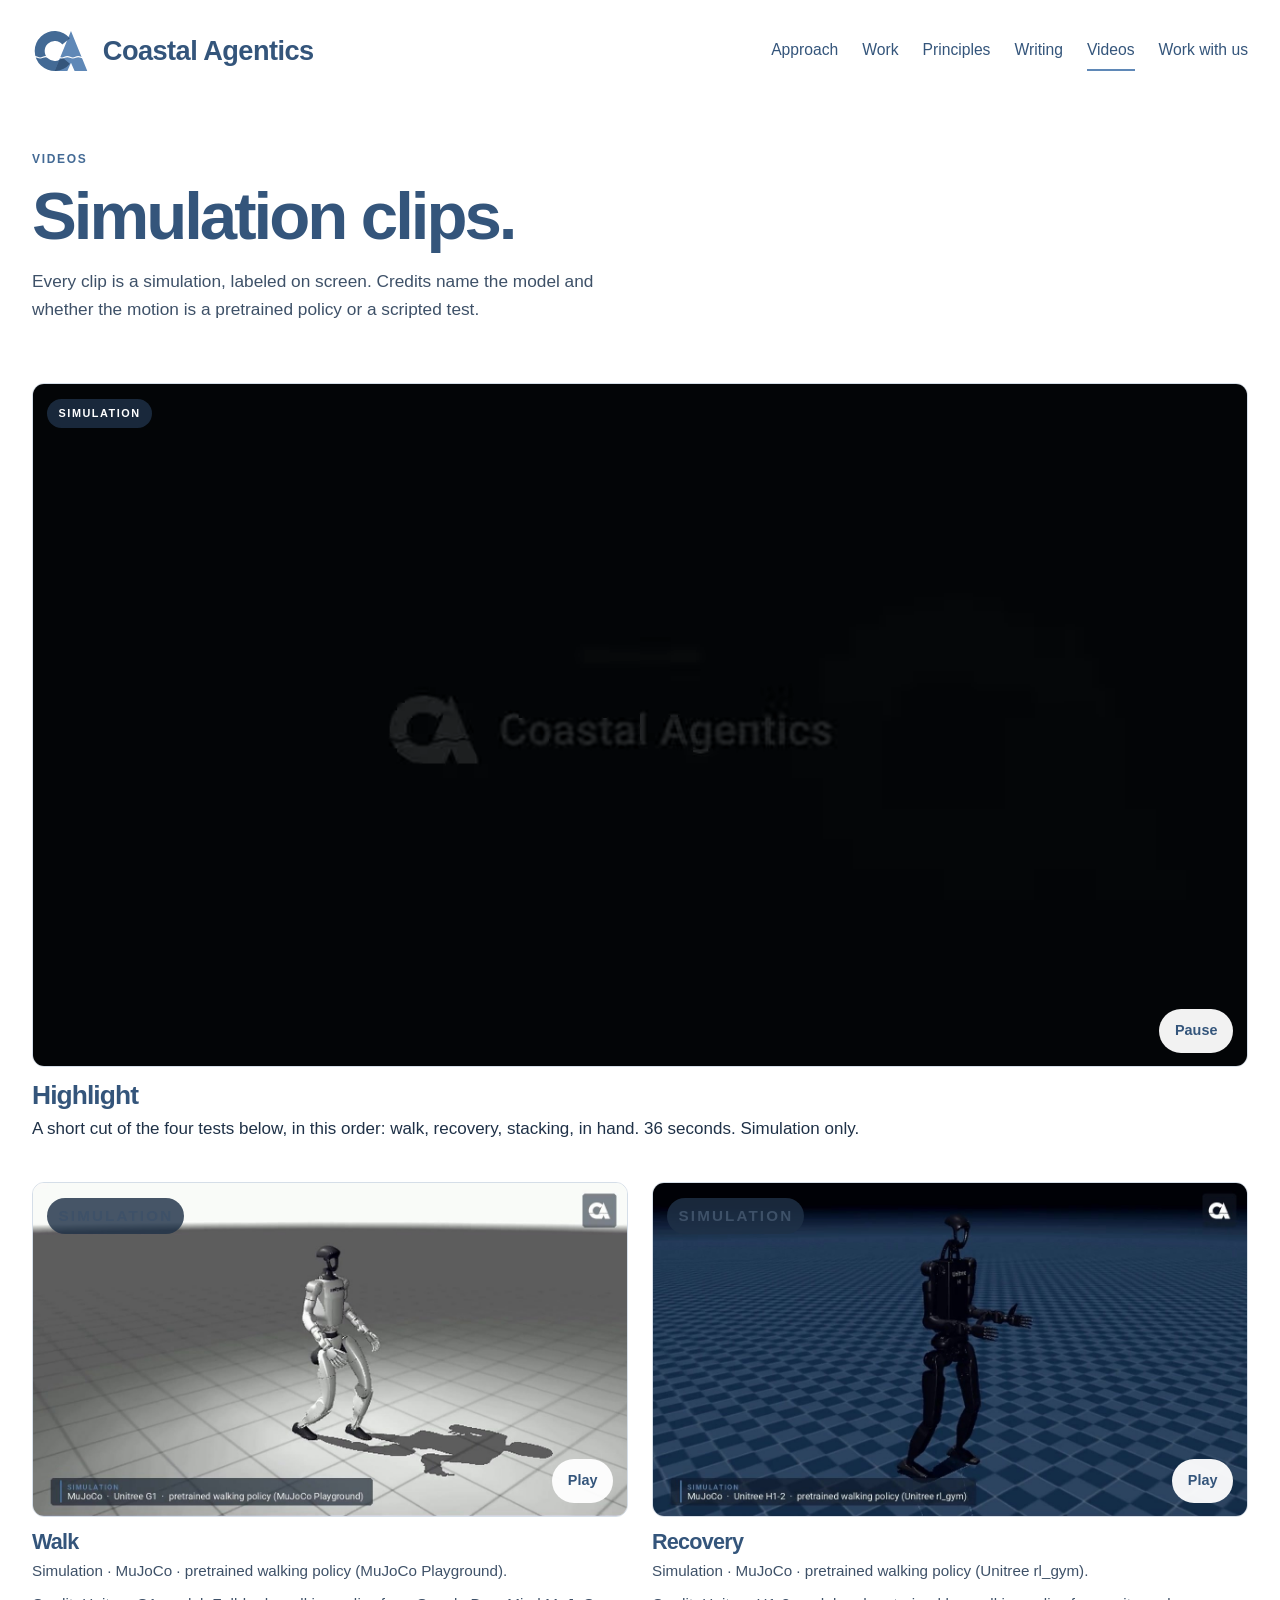
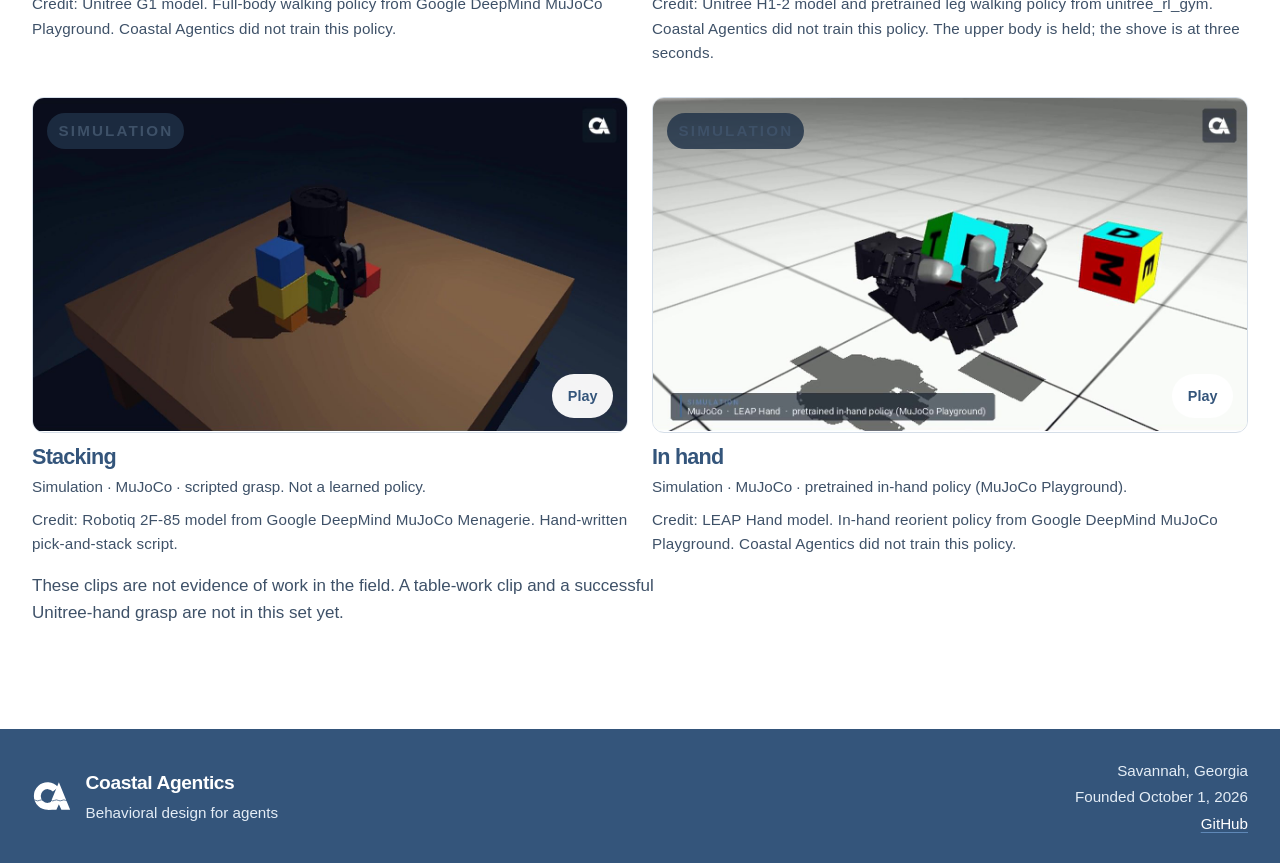
==== videos/index.html @ 49b895ba "Add Writing, Proof of Work #1, and Videos pages Publish the Proof of Work series, RSS feeds, and bra" ====
<!doctype html>
<html lang="en">
<head>
  <meta charset="utf-8">
  <meta name="viewport" content="width=device-width, initial-scale=1">
  <title>Videos · Coastal Agentics</title>
  <meta name="description" content="Simulation clips from Coastal Agentics. Every clip is labeled as a simulation.">
  <link rel="icon" href="../favicon.svg" type="image/svg+xml">
  <meta name="theme-color" content="#FFFFFF">
  <meta name="color-scheme" content="light">
  <link rel="canonical" href="https://coastal-agentics.github.io/videos/">
  <meta property="og:type" content="website">
  <meta property="og:site_name" content="Coastal Agentics">
  <meta property="og:title" content="Videos · Coastal Agentics">
  <meta property="og:description" content="Simulation clips from Coastal Agentics. Every clip is labeled as a simulation.">
  <meta property="og:url" content="https://coastal-agentics.github.io/videos/">
  <meta property="og:image" content="https://coastal-agentics.github.io/og-image.png">
  <meta name="twitter:card" content="summary_large_image">
  <meta name="twitter:title" content="Videos · Coastal Agentics">
  <meta name="twitter:description" content="Simulation clips from Coastal Agentics. Every clip is labeled as a simulation.">
  <link rel="stylesheet" href="../style.css">
  <script src="../home.js" defer></script>
</head>
<body>
  <a class="skip" href="#main">Skip to content</a>
  <header class="site-header wrap">
    <a class="brand" href="../" aria-label="Coastal Agentics home">
      <img src="../logo.svg" alt="" aria-hidden="true" width="64" height="64">
      <span class="brand-name">Coastal Agentics</span>
    </a>
    <nav aria-label="Primary">
      <a href="../#approach">Approach</a>
      <a href="../#work">Work</a>
      <a href="../#principles">Principles</a>
      <a href="../writing/">Writing</a>
      <a href="../videos/" aria-current="page">Videos</a>
      <a href="../#work-with-us">Work with us</a>
    </nav>
  </header>
  <main id="main">
    <section class="page-hero wrap">
      <p class="section-kicker">Videos</p>
      <h1>Simulation clips.</h1>
      <p class="page-lede">Every clip is a simulation, labeled on screen. Credits name the model and whether the motion is a pretrained policy or a scripted test.</p>
    </section>
    <section class="section wrap" style="padding-top: 1.25rem;">
      <figure class="sizzle">
        <div class="film-frame">
          <video
            data-coastal-video
            muted
            playsinline
            preload="none"
            poster="../media/sim/coastal-sim-sizzle.jpg"
            controls
            aria-label="Simulation. Highlight reel of four tests. Not field work.">
            <source src="../media/sim/coastal-sim-sizzle.webm" type="video/webm">
            <source src="../media/sim/coastal-sim-sizzle.mp4" type="video/mp4">
            Simulation. Highlight reel of four tests. Not field work.
          </video>
          <p class="film-badge" aria-hidden="true">Simulation</p>
          <button class="video-toggle" type="button"><span data-label>Play</span></button>
        </div>
        <h2>Highlight</h2>
        <p>A short cut of the four tests below, in this order: walk, recovery, stacking, in hand. 36 seconds. Simulation only.</p>
      </figure>
      <div class="clip-grid">
        <figure class="clip">
        <div class="film-frame">
          <video
            data-coastal-video
            muted
            playsinline
            preload="none"
            poster="../media/sim/g1-walk.jpg"
            controls
            aria-label="Simulation. Pretrained walking policy.">
            <source src="../media/sim/g1-walk.webm" type="video/webm">
            <source src="../media/sim/g1-walk.mp4" type="video/mp4">
            Simulation. Pretrained walking policy.
          </video>
          <p class="film-badge" aria-hidden="true">Simulation</p>
          <button class="video-toggle" type="button"><span data-label>Play</span></button>
        </div>
          <h2>Walk</h2>
          <p>Simulation · MuJoCo · pretrained walking policy (MuJoCo Playground).</p>
          <p class="credit">Credit: Unitree G1 model. Full-body walking policy from Google DeepMind MuJoCo Playground. Coastal Agentics did not train this policy.</p>
        </figure>
        <figure class="clip">
        <div class="film-frame">
          <video
            data-coastal-video
            muted
            playsinline
            preload="none"
            poster="../media/sim/h1-2-push.jpg"
            controls
            aria-label="Simulation. Pretrained walking policy, recovery after a shove.">
            <source src="../media/sim/h1-2-push.webm" type="video/webm">
            <source src="../media/sim/h1-2-push.mp4" type="video/mp4">
            Simulation. Pretrained walking policy, recovery after a shove.
          </video>
          <p class="film-badge" aria-hidden="true">Simulation</p>
          <button class="video-toggle" type="button"><span data-label>Play</span></button>
        </div>
          <h2>Recovery</h2>
          <p>Simulation · MuJoCo · pretrained walking policy (Unitree rl_gym).</p>
          <p class="credit">Credit: Unitree H1-2 model and pretrained leg walking policy from unitree_rl_gym. Coastal Agentics did not train this policy. The upper body is held; the shove is at three seconds.</p>
        </figure>
        <figure class="clip">
        <div class="film-frame">
          <video
            data-coastal-video
            muted
            playsinline
            preload="none"
            poster="../media/sim/robotiq-stack.jpg"
            controls
            aria-label="Simulation. Scripted grasp and stack, not a learned policy.">
            <source src="../media/sim/robotiq-stack.webm" type="video/webm">
            <source src="../media/sim/robotiq-stack.mp4" type="video/mp4">
            Simulation. Scripted grasp and stack, not a learned policy.
          </video>
          <p class="film-badge" aria-hidden="true">Simulation</p>
          <button class="video-toggle" type="button"><span data-label>Play</span></button>
        </div>
          <h2>Stacking</h2>
          <p>Simulation · MuJoCo · scripted grasp. Not a learned policy.</p>
          <p class="credit">Credit: Robotiq 2F-85 model from Google DeepMind MuJoCo Menagerie. Hand-written pick-and-stack script.</p>
        </figure>
        <figure class="clip">
        <div class="film-frame">
          <video
            data-coastal-video
            muted
            playsinline
            preload="none"
            poster="../media/sim/leap-reorient.jpg"
            controls
            aria-label="Simulation. Pretrained in-hand policy.">
            <source src="../media/sim/leap-reorient.webm" type="video/webm">
            <source src="../media/sim/leap-reorient.mp4" type="video/mp4">
            Simulation. Pretrained in-hand policy.
          </video>
          <p class="film-badge" aria-hidden="true">Simulation</p>
          <button class="video-toggle" type="button"><span data-label>Play</span></button>
        </div>
          <h2>In hand</h2>
          <p>Simulation · MuJoCo · pretrained in-hand policy (MuJoCo Playground).</p>
          <p class="credit">Credit: LEAP Hand model. In-hand reorient policy from Google DeepMind MuJoCo Playground. Coastal Agentics did not train this policy.</p>
        </figure>
      </div>
      <p class="note">These clips are not evidence of work in the field. A table-work clip and a successful Unitree-hand grasp are not in this set yet.</p>
    </section>
  </main>
  <footer class="site-footer">
    <div class="wrap footer-inner">
      <div class="footer-brand">
        <img src="../logo.svg" alt="" aria-hidden="true" width="40" height="40">
        <div>
          <a class="footer-name" href="../">Coastal Agentics</a>
          <p>Behavioral design for agents</p>
        </div>
      </div>
      <div class="footer-meta">
        <p>Savannah, Georgia</p>
        <p>Founded October 1, 2026</p>
        <p><a href="https://github.com/Coastal-Agentics">GitHub</a></p>
      </div>
    </div>
  </footer>
</body>
</html>
---- style.css ----
/* Coastal Agentics homepage. No build step, no framework, no trackers. */
:root {
  --ink: #1F3147;
  --ink-soft: #3E5168;
  --bg: #FFFFFF;
  --c: #436A95;
  --a: #5F88B7;
  --overlap: #34557B;
  --line: #D5DEE8;
  --panel: #E4EDF6;
  --max: 76rem;
  --radius: 12px;
  font-family: -apple-system, BlinkMacSystemFont, "Segoe UI", Roboto, Inter, Helvetica, Arial, sans-serif;
}

* { box-sizing: border-box; }
html { scroll-behavior: smooth; scroll-padding-top: 1.25rem; color-scheme: light; }
body {
  margin: 0;
  background: var(--bg);
  color: var(--ink);
  font-size: 1.0625rem;
  line-height: 1.6;
  -webkit-font-smoothing: antialiased;
}
img { display: block; max-width: 100%; height: auto; }
a { color: var(--overlap); text-decoration-color: var(--a); text-underline-offset: 3px; }
a:hover { color: var(--c); }
a:focus-visible,
button:focus-visible,
.skip:focus {
  outline: 2px solid var(--c);
  outline-offset: 3px;
  border-radius: 4px;
}
::selection { background: #D5E3F2; color: var(--ink); }

.wrap { width: min(100% - 2.5rem, var(--max)); margin-inline: auto; }
h1, h2, h3 { color: var(--overlap); font-weight: 600; letter-spacing: -0.035em; text-wrap: balance; }
h1 .line, h2 .line { display: block; }
p { margin: 0; }

.skip {
  position: absolute;
  left: 1rem;
  top: -3.5rem;
  background: #fff;
  color: var(--overlap);
  padding: 0.55rem 0.8rem;
  z-index: 5;
  border-radius: 6px;
  font-weight: 600;
}
.skip:focus { top: 0.75rem; }

/* Header: mark and company name, then the tagline below in the hero. */
.site-header {
  display: flex;
  align-items: center;
  justify-content: space-between;
  gap: 1rem 2rem;
  flex-wrap: wrap;
  padding-block: 1.35rem 0.4rem;
}
.brand {
  display: flex;
  align-items: center;
  gap: 0.8rem;
  color: var(--overlap);
  text-decoration: none;
}
.brand img { width: 58px; height: 58px; }
.brand-name {
  font-size: 1.7rem;
  font-weight: 600;
  letter-spacing: -0.02em;
  line-height: 1;
  color: var(--overlap);
}
.site-header nav { display: flex; flex-wrap: wrap; gap: 0.35rem 1.5rem; }
.site-header nav a {
  color: var(--overlap);
  text-decoration: none;
  font-size: 0.98rem;
  font-weight: 500;
  padding: 0.4rem 0;
  white-space: nowrap;
}
.site-header nav a:hover { color: var(--c); }

/* Hero */
.hero { padding-bottom: clamp(1.5rem, 3vw, 2.5rem); }
.hero-kicker {
  display: flex;
  justify-content: space-between;
  gap: 0.75rem 1.5rem;
  margin: clamp(1.4rem, 3vw, 2.4rem) 0 1.15rem;
  color: var(--c);
  font-size: 0.75rem;
  font-weight: 600;
  letter-spacing: 0.14em;
  text-transform: uppercase;
}
.hero-grid {
  display: grid;
  grid-template-columns: minmax(0, 1.45fr) minmax(16rem, 0.72fr);
  gap: 1.5rem 3rem;
  align-items: end;
}
h1 {
  margin: 0;
  font-size: clamp(2.7rem, 6.5vw, 5.45rem);
  line-height: 0.96;
  letter-spacing: -0.045em;
}
.hero-aside { max-width: 26rem; padding-bottom: 0.35rem; }
.hero-aside p { margin-bottom: 0.8rem; font-size: 1.05rem; line-height: 1.5; }
.hero-aside .mission { color: var(--ink-soft); margin-bottom: 1.15rem; }
.text-link {
  display: inline-flex;
  align-items: center;
  gap: 0.7rem;
  color: var(--overlap);
  font-weight: 600;
  font-size: 0.98rem;
  text-decoration: none;
  border-bottom: 1px solid var(--a);
  padding-bottom: 0.2rem;
}
.text-link:hover { color: var(--c); }

/* Films */
.hero-film { margin: clamp(1.75rem, 4vw, 3rem) 0 0; }
.film { margin: 0; }
.film-frame {
  position: relative;
  aspect-ratio: 16 / 9;
  border-radius: var(--radius);
  overflow: hidden;
  background: #D9E2EC;
  border: 1px solid var(--line);
}
.film-frame video {
  width: 100%;
  height: 100%;
  object-fit: cover;
  display: block;
  background: #D9E2EC;
}
.film-badge {
  position: absolute;
  top: 0.9rem;
  left: 0.9rem;
  margin: 0;
  padding: 0.38rem 0.7rem;
  border-radius: 999px;
  background: rgba(31, 49, 71, 0.82);
  color: #fff;
  font-size: 0.68rem;
  font-weight: 600;
  letter-spacing: 0.14em;
  text-transform: uppercase;
}
.video-toggle {
  display: none;
  position: absolute;
  right: 0.85rem;
  bottom: 0.85rem;
  min-height: 44px;
  padding: 0.45rem 1rem;
  border: 0;
  border-radius: 999px;
  background: rgba(255, 255, 255, 0.95);
  color: var(--overlap);
  font: inherit;
  font-size: 0.9rem;
  font-weight: 600;
  cursor: pointer;
}
.film-frame.is-enhanced .video-toggle { display: inline-flex; align-items: center; justify-content: center; }
.video-toggle:hover { background: #fff; color: var(--c); }
.caption {
  display: flex;
  justify-content: space-between;
  gap: 1rem 2rem;
  margin-top: 0.75rem;
  color: var(--ink-soft);
  font-size: 0.92rem;
}

/* Sections */
.section { padding-block: clamp(4.25rem, 8vw, 6.75rem); }
.section-kicker {
  margin: 0 0 0.9rem;
  color: var(--c);
  font-size: 0.75rem;
  font-weight: 600;
  letter-spacing: 0.14em;
  text-transform: uppercase;
}
h2 {
  margin: 0;
  font-size: clamp(2.05rem, 4.3vw, 3.45rem);
  line-height: 1.05;
}
.section-head {
  display: flex;
  justify-content: space-between;
  align-items: flex-end;
  gap: 1.5rem 3rem;
  margin-bottom: 1.75rem;
}
.section-head > p,
.principles-intro {
  max-width: 18rem;
  margin: 0;
  color: var(--ink-soft);
  font-size: 1.02rem;
  line-height: 1.5;
}
.split {
  display: grid;
  grid-template-columns: 1fr 1fr;
  gap: 1.25rem 3.5rem;
  max-width: 68rem;
  margin-top: 1.75rem;
}
.prose p { color: var(--ink); }
.split p { color: var(--ink-soft); font-size: 1.02rem; }

.pillars {
  display: grid;
  grid-template-columns: repeat(3, minmax(0, 1fr));
  gap: 1.5rem 2rem;
  margin-top: 3.25rem;
}
.pillars article { border-top: 2px solid var(--a); padding-top: 1rem; }
.num {
  margin: 0 0 0.85rem;
  color: var(--c);
  font-size: 0.75rem;
  font-weight: 600;
  letter-spacing: 0.12em;
  text-transform: uppercase;
}
.pillars h3, .study-copy h3, .future-copy h3 { margin: 0 0 0.55rem; font-size: 1.35rem; letter-spacing: -0.02em; }
.pillars p, .study-copy p, .future-copy p { color: var(--ink-soft); font-size: 0.98rem; }

.work-grid {
  display: grid;
  grid-template-columns: minmax(0, 1.35fr) minmax(0, 0.95fr);
  column-gap: 1.5rem;
  row-gap: 0.85rem;
  align-items: stretch;
}
.film { grid-column: 1; grid-row: 1; }
.sim-invite { grid-column: 1; grid-row: 2; }
.study-copy { grid-column: 1; grid-row: 3; max-width: 40rem; }
.study-copy h3 { margin-top: 0.15rem; }
.credit {
  margin-top: 0.75rem;
  color: var(--overlap);
  font-size: 0.84rem;
  font-weight: 400;
  letter-spacing: 0.01em;
}

.sim-shot {
  display: block;
  width: 100%;
  height: 100%;
  text-decoration: none;
  color: inherit;
}
.sim-shot img {
  width: 100%;
  height: 100%;
  object-fit: cover;
}
.sim-caption {
  display: flex;
  justify-content: space-between;
  align-items: center;
  gap: 0.85rem 1.25rem;
  margin-top: 0.75rem;
  flex-wrap: wrap;
}
.sim-caption p {
  color: var(--ink-soft);
  font-size: 0.92rem;
  flex: 1 1 16rem;
}
.btn {
  display: inline-flex;
  align-items: center;
  justify-content: center;
  min-height: 44px;
  padding: 0.5rem 1.25rem;
  border: 0;
  border-radius: 999px;
  background: var(--overlap);
  color: #fff;
  font: inherit;
  font-size: 0.98rem;
  font-weight: 600;
  text-decoration: none;
  white-space: nowrap;
}
.btn:hover { background: var(--c); color: #fff; }

.future-panel {
  grid-column: 2;
  grid-row: 1;
  display: flex;
  flex-direction: column;
  justify-content: space-between;
  gap: 1.25rem;
  min-height: 100%;
  padding: clamp(1.25rem, 2vw, 1.75rem);
  border-radius: var(--radius);
  background: var(--panel);
  color: var(--overlap);
}
.future-panel .num { margin-bottom: 0; }
.future-copy h3 { font-size: clamp(1.7rem, 2.4vw, 2.15rem); }
.future-copy p { max-width: 28rem; }
.future-note { margin: 0; color: var(--overlap); font-size: 0.95rem; }

.beliefs {
  list-style: none;
  margin: 0.5rem 0 0;
  padding: 0;
  display: grid;
  grid-template-columns: 1fr 1fr;
  column-gap: 3.5rem;
}
.beliefs li { border-top: 1px solid var(--line); padding: 1.15rem 0 1.35rem; }
.beliefs h3 {
  display: flex;
  flex-direction: column;
  align-items: flex-start;
  gap: 0.45rem;
  margin: 0 0 0.45rem;
  font-size: 1.35rem;
}
.beliefs .num { margin: 0; }
.beliefs p { color: var(--ink-soft); max-width: 36rem; }

.closer {
  display: grid;
  grid-template-columns: minmax(0, 1.25fr) minmax(16rem, 0.75fr);
  gap: 1.5rem 3rem;
  align-items: end;
}
.closer h2 { font-size: clamp(2.5rem, 5.5vw, 4.4rem); }
.closer .prose p { margin-bottom: 0.9rem; color: var(--ink-soft); }
.closer .prose p:last-child { margin-bottom: 0; }

/* Footer */
.site-footer { background: var(--overlap); color: #F4F7FB; }
.footer-inner {
  display: flex;
  justify-content: space-between;
  align-items: center;
  gap: 1.5rem 2.5rem;
  padding-block: 1.7rem;
}
.footer-brand { display: flex; align-items: center; gap: 0.85rem; }
.footer-brand img { width: 40px; height: 40px; filter: brightness(0) invert(1); }
.footer-name {
  color: #fff;
  text-decoration: none;
  font-size: 1.2rem;
  font-weight: 600;
  letter-spacing: -0.02em;
}
.footer-brand p, .footer-meta p { margin: 0.15rem 0 0; color: #E4EDF6; font-size: 0.95rem; }
.footer-meta { text-align: right; }
.footer-meta a { color: #fff; }

@media (max-width: 860px) {
  .hero-grid,
  .split,
  .section-head,
  .pillars,
  .beliefs,
  .closer { grid-template-columns: 1fr; }
  .work-grid { grid-template-columns: 1fr; }
  .film, .sim-invite, .study-copy, .future-panel { grid-column: auto; grid-row: auto; }
  .future-panel { min-height: 0; }
  .section-head { flex-direction: column; align-items: flex-start; }
  .section-head > p, .principles-intro { max-width: 36rem; }
  .footer-inner { align-items: flex-start; }
  .footer-meta { text-align: left; }
}

@media (max-width: 640px) {
  .wrap { width: min(100% - 2rem, var(--max)); }
  .brand img { width: 42px; height: 42px; }
  .brand-name { font-size: 1.22rem; }
  .site-header { padding-top: 1rem; }
  .site-header nav { gap: 0.15rem 1.05rem; }
  .hero-kicker { flex-direction: column; align-items: flex-start; letter-spacing: 0.1em; }
  h1 { font-size: clamp(2.45rem, 12vw, 3.4rem); }
  .hero-aside { padding-bottom: 0; }
  .film-badge { top: 0.65rem; left: 0.65rem; }
  .video-toggle { right: 0.6rem; bottom: 0.6rem; }
  .caption { flex-direction: column; gap: 0.25rem; }
  .sim-caption { flex-direction: column; align-items: stretch; gap: 0.85rem; }
  .sim-caption p { flex: 0 1 auto; }
  .btn { width: 100%; }
  .section { padding-block: 3.25rem; }
  h2 { font-size: clamp(1.85rem, 8.5vw, 2.4rem); }
  .footer-inner { flex-direction: column; }
}

@media (prefers-reduced-motion: reduce) {
  html { scroll-behavior: auto; }
}


/* Current page in the primary nav */
.site-header nav a[aria-current="page"] {
  border-bottom: 2px solid var(--a);
}

/* Writing index and posts */
.page-hero { padding-block: clamp(2.25rem, 5vw, 4rem) 0.5rem; }
.page-hero h1 { font-size: clamp(2.4rem, 5.5vw, 4.2rem); max-width: 16ch; }
.page-lede { max-width: 38rem; margin: 1.25rem 0 0; color: var(--ink-soft); font-size: 1.08rem; }
.post-list { list-style: none; margin: 2.5rem 0 0; padding: 0; max-width: 44rem; }
.post-list li { border-top: 1px solid var(--line); padding: 1.35rem 0 1.5rem; }
.post-list time, .post-meta {
  display: block;
  margin: 0 0 0.4rem;
  color: var(--c);
  font-size: 0.75rem;
  font-weight: 600;
  letter-spacing: 0.12em;
  text-transform: uppercase;
}
.post-list h2 { font-size: 1.65rem; margin: 0 0 0.45rem; }
.post-list h2 a { color: var(--overlap); text-decoration: none; }
.post-list h2 a:hover { color: var(--c); }
.post-list p { margin: 0; color: var(--ink-soft); max-width: 40rem; }

.article { max-width: 40rem; padding-block: 2rem clamp(4rem, 8vw, 6.5rem); }
.article h1 { font-size: clamp(2.1rem, 4.5vw, 3.2rem); line-height: 1.08; margin: 0 0 1.25rem; }
.article .post-meta { margin-bottom: 1.75rem; }
.article p { margin: 0 0 1.15rem; }
.article .lede { font-size: 1.12rem; color: var(--ink-soft); }
.back-link { display: inline-block; margin-bottom: 1.5rem; font-size: 0.95rem; font-weight: 600; text-decoration: none; color: var(--overlap); }
.back-link:hover { color: var(--c); }

/* Videos */
.clip-grid {
  display: grid;
  grid-template-columns: 1fr 1fr;
  gap: 2rem 1.5rem;
  margin-top: 2.5rem;
}
.clip { margin: 0; }
.clip h2 { font-size: 1.35rem; margin: 0.85rem 0 0.35rem; }
.clip p { color: var(--ink-soft); font-size: 0.95rem; margin: 0; }
.clip .credit { margin-top: 0.55rem; }
.sizzle { margin: 2rem 0 0; }
.sizzle h2 { font-size: 1.65rem; margin: 0.9rem 0 0.35rem; }
.note { max-width: 40rem; margin-top: 1rem; color: var(--ink-soft); }

@media (max-width: 860px) {
  .clip-grid { grid-template-columns: 1fr; }
}

/* Proof of Work series */
.page-hero h1.wide { max-width: 22ch; }
.series-card {
  max-width: 44rem;
  margin: 2rem 0 0;
  padding: 1.35rem 1.4rem 1.5rem;
  border: 1px solid var(--line);
  border-radius: var(--radius);
  background: var(--panel);
}
.series-card h2 { font-size: 1.45rem; margin: 0 0 0.45rem; }
.series-card h2 a { color: var(--overlap); text-decoration: none; }
.series-card h2 a:hover { color: var(--c); }
.series-card p { margin: 0; color: var(--ink-soft); }
.series-card .text-link { margin-top: 0.9rem; }
.section-tight { padding-top: 1.5rem; }
.article h2 {
  font-size: 1.45rem;
  margin: 2.25rem 0 0.85rem;
  line-height: 1.2;
}
.article .film, .article .sizzle { margin: 1.25rem 0 1.5rem; }
.article .caption, .article .credit { margin-top: 0.55rem; }
.facts {
  display: grid;
  gap: 1.1rem;
  margin: 0 0 2rem;
  padding: 0;
}
.facts div { border-top: 2px solid var(--a); padding-top: 0.7rem; }
.facts h2 { margin: 0 0 0.4rem; font-size: 0.75rem; letter-spacing: 0.12em; text-transform: uppercase; color: var(--c); }
.facts p { margin: 0; color: var(--ink); font-size: 0.98rem; }
.sources { margin-top: 2.5rem; padding-top: 1.25rem; border-top: 1px solid var(--line); color: var(--ink-soft); font-size: 0.92rem; }
.sources p { margin: 0 0 0.5rem; }
.draft-note { color: var(--c); font-size: 0.92rem; font-weight: 600; }
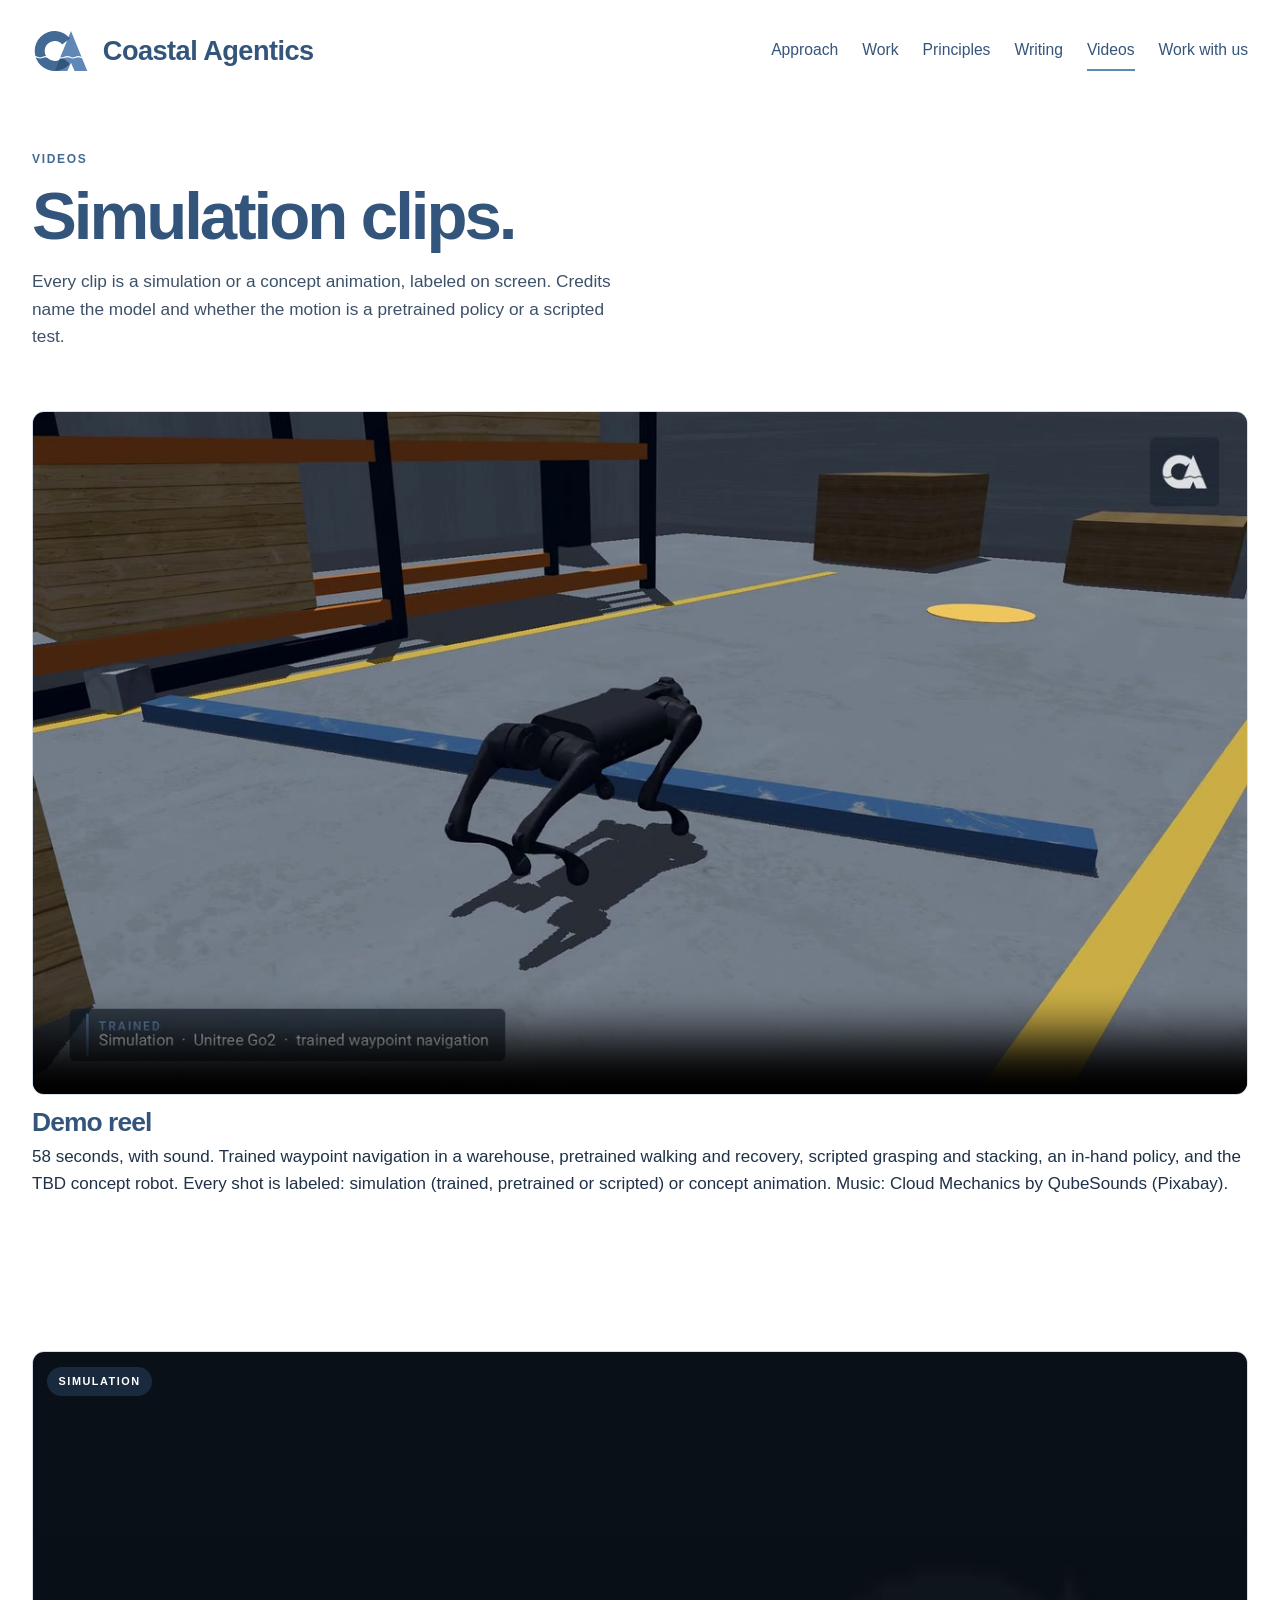
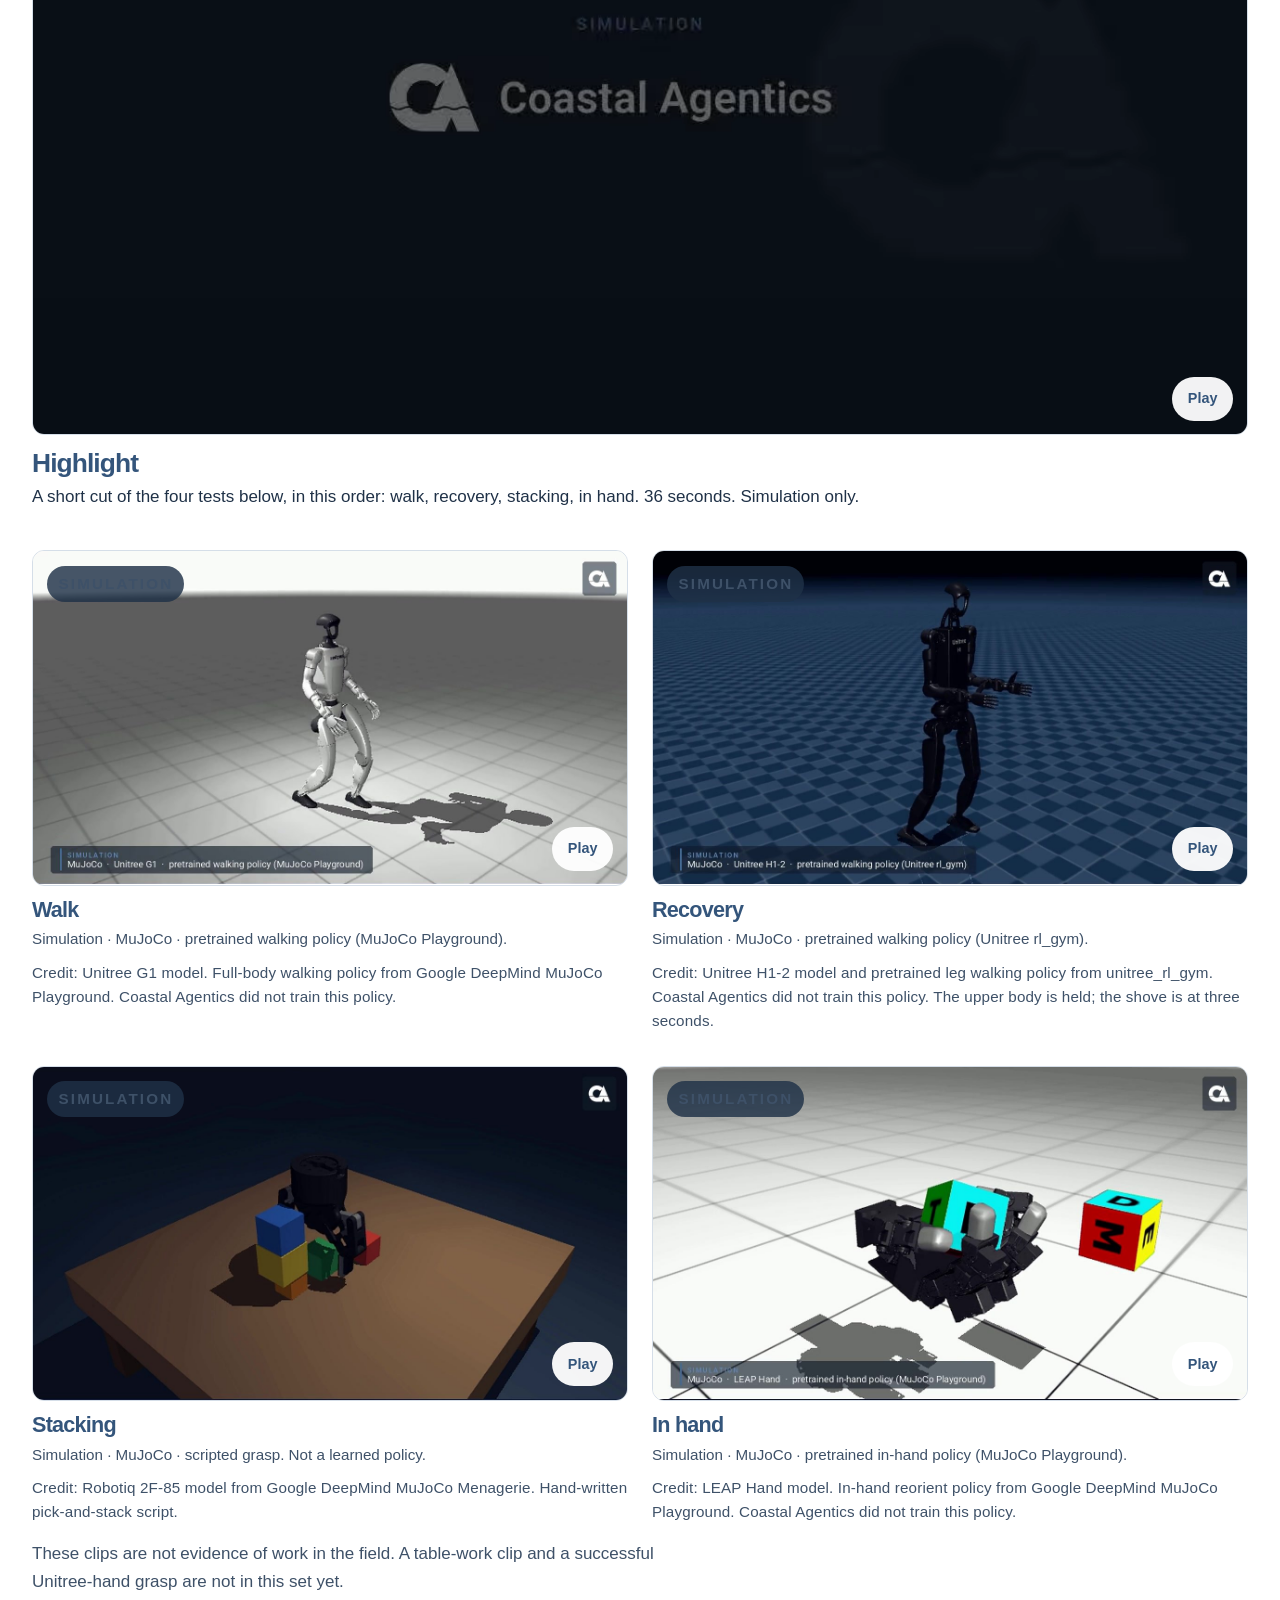
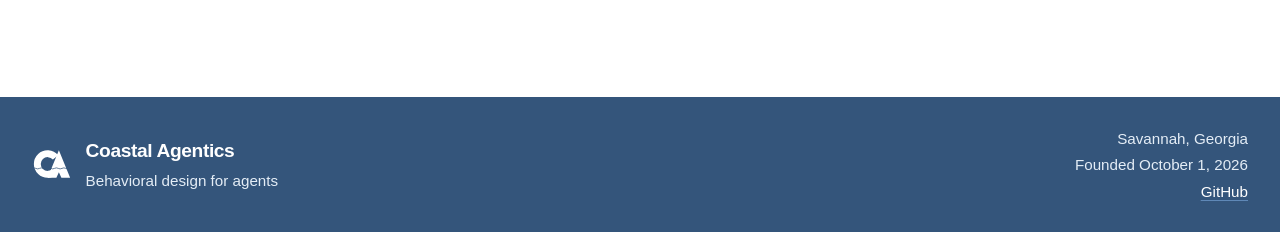
==== commit d63cac8f: "Homepage: demo reel v5 as the hero film; full reel with sound on Videos - media/reel/: muted 720p he" ====
--- a/videos/index.html
+++ b/videos/index.html
@@ -4,7 +4,7 @@
   <meta charset="utf-8">
   <meta name="viewport" content="width=device-width, initial-scale=1">
   <title>Videos · Coastal Agentics</title>
-  <meta name="description" content="Simulation clips from Coastal Agentics. Every clip is labeled as a simulation.">
+  <meta name="description" content="Simulation clips from Coastal Agentics. Every clip is labeled as a simulation or concept animation.">
   <link rel="icon" href="../favicon.svg" type="image/svg+xml">
   <meta name="theme-color" content="#FFFFFF">
   <meta name="color-scheme" content="light">
@@ -12,12 +12,12 @@
   <meta property="og:type" content="website">
   <meta property="og:site_name" content="Coastal Agentics">
   <meta property="og:title" content="Videos · Coastal Agentics">
-  <meta property="og:description" content="Simulation clips from Coastal Agentics. Every clip is labeled as a simulation.">
+  <meta property="og:description" content="Simulation clips from Coastal Agentics. Every clip is labeled as a simulation or concept animation.">
   <meta property="og:url" content="https://coastal-agentics.github.io/videos/">
   <meta property="og:image" content="https://coastal-agentics.github.io/og-image.png">
   <meta name="twitter:card" content="summary_large_image">
   <meta name="twitter:title" content="Videos · Coastal Agentics">
-  <meta name="twitter:description" content="Simulation clips from Coastal Agentics. Every clip is labeled as a simulation.">
+  <meta name="twitter:description" content="Simulation clips from Coastal Agentics. Every clip is labeled as a simulation or concept animation.">
   <link rel="stylesheet" href="../style.css">
   <script src="../home.js" defer></script>
 </head>
@@ -41,7 +41,24 @@
     <section class="page-hero wrap">
       <p class="section-kicker">Videos</p>
       <h1>Simulation clips.</h1>
-      <p class="page-lede">Every clip is a simulation, labeled on screen. Credits name the model and whether the motion is a pretrained policy or a scripted test.</p>
+      <p class="page-lede">Every clip is a simulation or a concept animation, labeled on screen. Credits name the model and whether the motion is a pretrained policy or a scripted test.</p>
+    </section>
+    <section class="section wrap" style="padding-top: 1.25rem;">
+      <figure class="sizzle" id="reel">
+        <div class="film-frame">
+          <video
+            controls
+            playsinline
+            preload="none"
+            poster="../media/reel/coastal-reel-poster.jpg"
+            aria-label="Demo reel with music. Simulation and concept animation, each shot labeled on screen.">
+            <source src="../media/reel/coastal-reel.mp4" type="video/mp4">
+            Demo reel. Simulation and concept animation, each shot labeled on screen.
+          </video>
+        </div>
+        <h2>Demo reel</h2>
+        <p>58 seconds, with sound. Trained waypoint navigation in a warehouse, pretrained walking and recovery, scripted grasping and stacking, an in-hand policy, and the TBD concept robot. Every shot is labeled: simulation (trained, pretrained or scripted) or concept animation. Music: Cloud Mechanics by QubeSounds (Pixabay).</p>
+      </figure>
     </section>
     <section class="section wrap" style="padding-top: 1.25rem;">
       <figure class="sizzle">
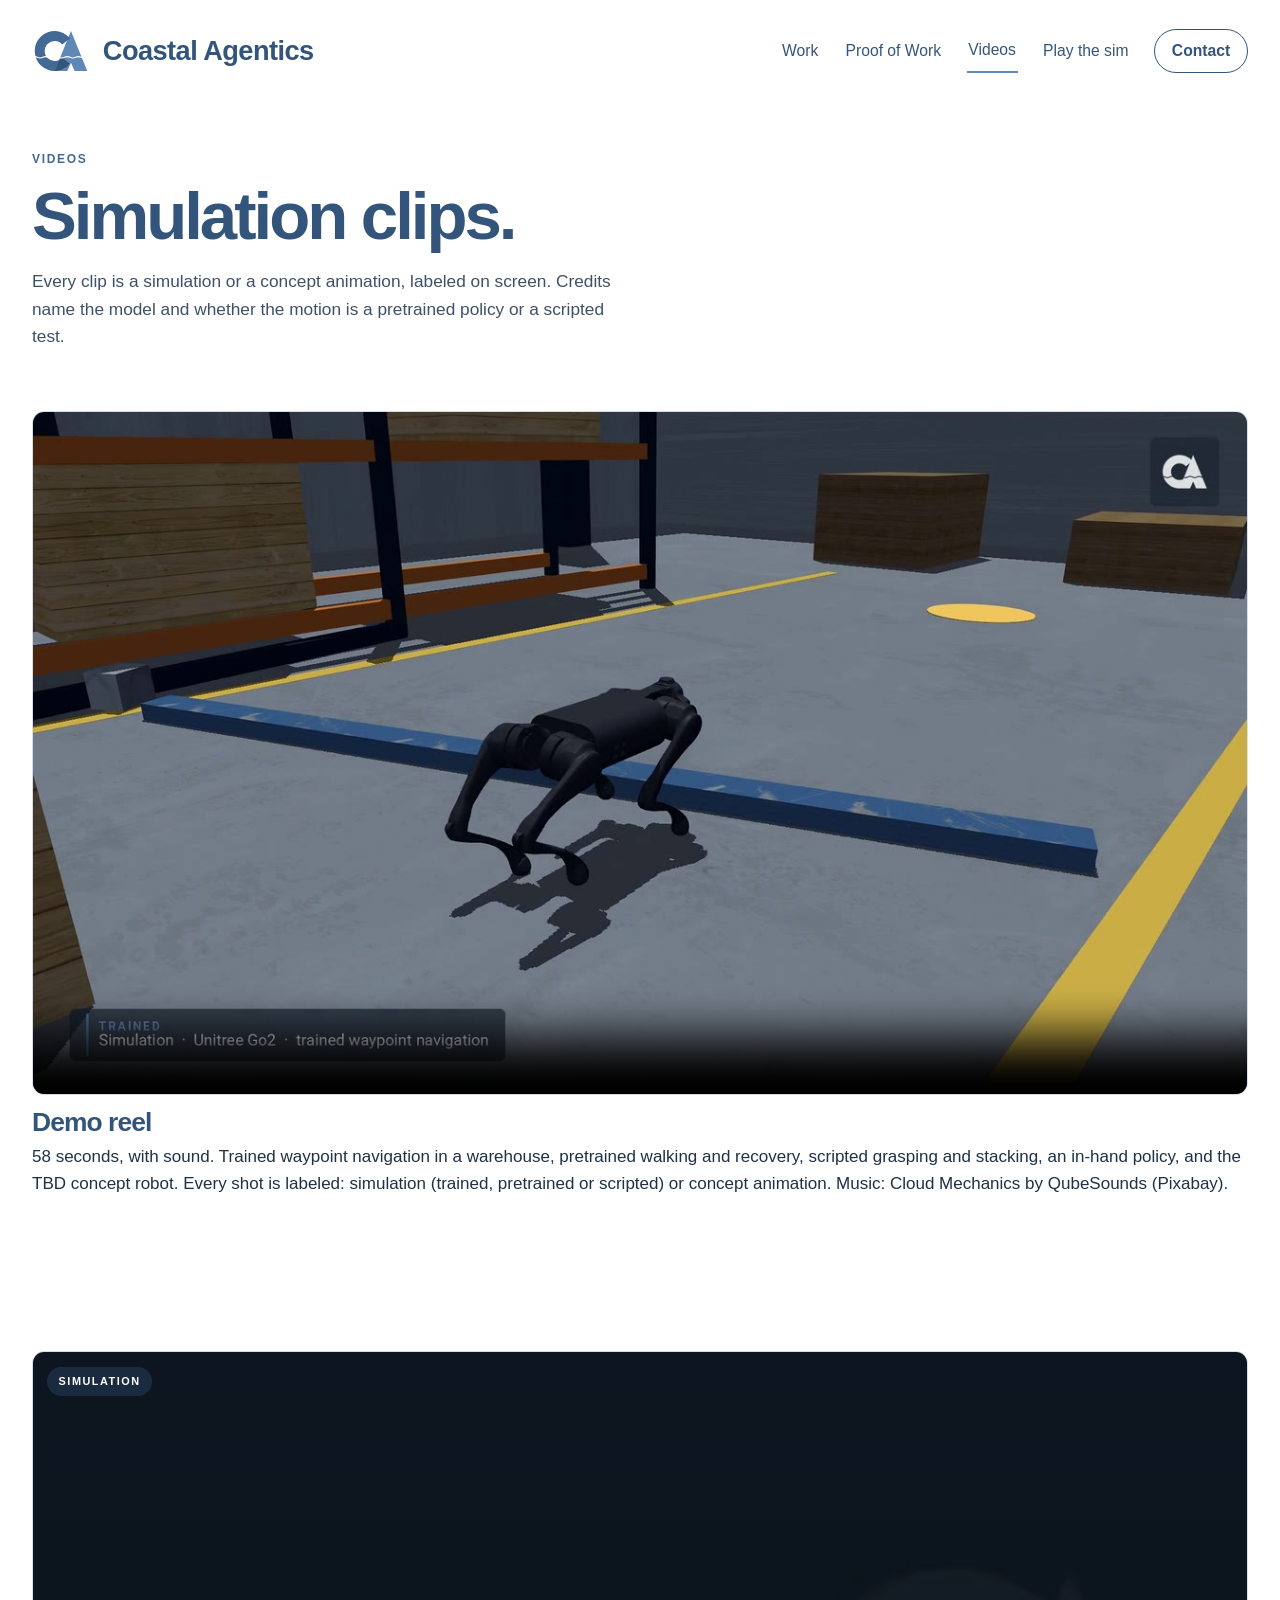
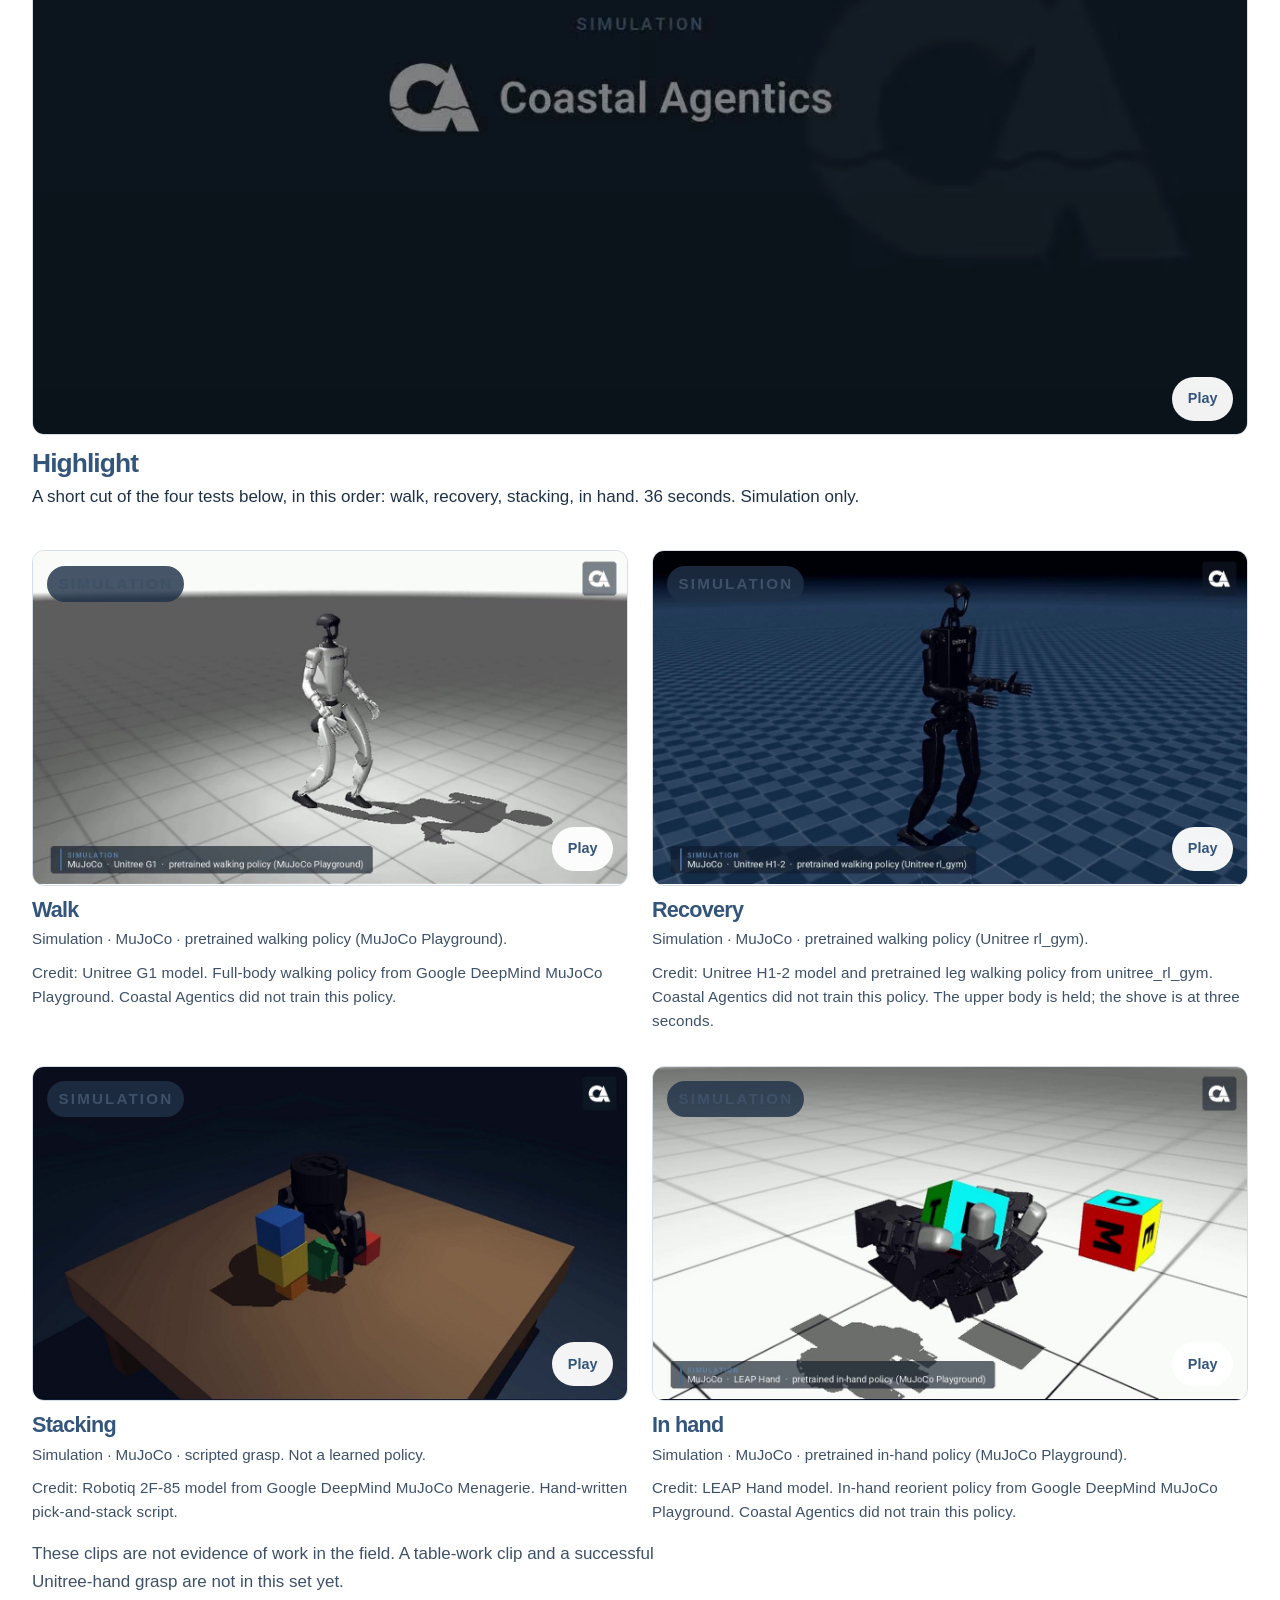
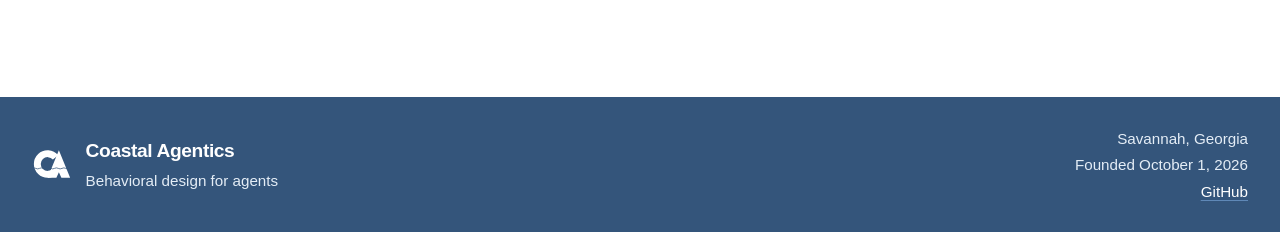
==== commit 25b9a214: "Homepage UX phase 1: hero CTAs, Latest from Proof of Work strip, one-row nav, reel controls - Hero: " ====
--- a/videos/index.html
+++ b/videos/index.html
@@ -29,12 +29,11 @@
       <span class="brand-name">Coastal Agentics</span>
     </a>
     <nav aria-label="Primary">
-      <a href="../#approach">Approach</a>
       <a href="../#work">Work</a>
-      <a href="../#principles">Principles</a>
-      <a href="../writing/">Writing</a>
+      <a href="../writing/proof-of-work/">Proof of Work</a>
       <a href="../videos/" aria-current="page">Videos</a>
-      <a href="../#work-with-us">Work with us</a>
+      <a href="https://coastal-agentics.github.io/arena/tbd/">Play the sim</a>
+      <a class="nav-cta" href="../#work-with-us">Contact</a>
     </nav>
   </header>
   <main id="main">
--- a/style.css
+++ b/style.css
@@ -77,16 +77,26 @@
   line-height: 1;
   color: var(--overlap);
 }
-.site-header nav { display: flex; flex-wrap: wrap; gap: 0.35rem 1.5rem; }
+.site-header nav { display: flex; flex-wrap: wrap; align-items: center; gap: 0.35rem 1.5rem; }
 .site-header nav a {
+  display: inline-flex;
+  align-items: center;
+  min-height: 44px;
   color: var(--overlap);
   text-decoration: none;
   font-size: 0.98rem;
   font-weight: 500;
-  padding: 0.4rem 0;
+  padding: 0 0.1rem;
   white-space: nowrap;
 }
 .site-header nav a:hover { color: var(--c); }
+.site-header nav a.nav-cta {
+  padding: 0 1.05rem;
+  border: 1.5px solid var(--overlap);
+  border-radius: 999px;
+  font-weight: 600;
+}
+.site-header nav a.nav-cta:hover { background: var(--overlap); color: #fff; }
 
 /* Hero */
 .hero { padding-bottom: clamp(1.5rem, 3vw, 2.5rem); }
@@ -128,6 +138,14 @@
   padding-bottom: 0.2rem;
 }
 .text-link:hover { color: var(--c); }
+.hero-ctas, .closer-ctas, .pow-actions {
+  display: flex;
+  flex-wrap: wrap;
+  align-items: center;
+  gap: 0.75rem 0.85rem;
+}
+.hero-ctas { margin-top: 0.35rem; }
+.closer-ctas { margin-top: 1.35rem; }
 
 /* Films */
 .hero-film { margin: clamp(1.75rem, 4vw, 3rem) 0 0; }
@@ -178,6 +196,37 @@
   cursor: pointer;
 }
 .film-frame.is-enhanced .video-toggle { display: inline-flex; align-items: center; justify-content: center; }
+/* Demo reel: Sound on / Sound off at the top right, Play at the bottom right.
+   In sound mode native controls take the bottom edge and Play hides. */
+.film-controls {
+  position: absolute;
+  inset: 0;
+  pointer-events: none;
+}
+.film-controls > * { pointer-events: auto; }
+/* right: 9% keeps it just left of the CA mark burned into the reel's top-right corner. */
+.film-controls .sound-toggle { position: absolute; top: 0.85rem; right: 9%; }
+.sound-toggle {
+  display: none;
+  min-height: 44px;
+  padding: 0.45rem 1rem 0.45rem 0.8rem;
+  gap: 0.45rem;
+  border: 0;
+  border-radius: 999px;
+  background: var(--overlap, #34557B);
+  color: #fff;
+  font: inherit;
+  font-size: 0.9rem;
+  font-weight: 600;
+  cursor: pointer;
+  box-shadow: 0 2px 10px rgba(15, 30, 51, 0.25);
+}
+.film-frame.is-enhanced .sound-toggle { display: inline-flex; align-items: center; justify-content: center; }
+.sound-toggle:hover, .sound-toggle:focus-visible { background: var(--c, #1F3147); }
+.sound-toggle [data-mute] { display: none; }
+.sound-toggle[aria-pressed="true"] [data-mute] { display: inline; }
+.sound-toggle[aria-pressed="true"] [data-wave] { display: none; }
+.film-frame.is-sound .film-controls .video-toggle { display: none; }
 .video-toggle:hover { background: #fff; color: var(--c); }
 .caption {
   display: flex;
@@ -243,19 +292,19 @@
   letter-spacing: 0.12em;
   text-transform: uppercase;
 }
-.pillars h3, .study-copy h3, .future-copy h3 { margin: 0 0 0.55rem; font-size: 1.35rem; letter-spacing: -0.02em; }
-.pillars p, .study-copy p, .future-copy p { color: var(--ink-soft); font-size: 0.98rem; }
+.pillars h3, .study-copy h3 { margin: 0 0 0.55rem; font-size: 1.35rem; letter-spacing: -0.02em; }
+.pillars p, .study-copy p { color: var(--ink-soft); font-size: 0.98rem; }
 
 .work-grid {
   display: grid;
-  grid-template-columns: minmax(0, 1.35fr) minmax(0, 0.95fr);
+  grid-template-columns: minmax(0, 1fr) minmax(0, 1fr);
   column-gap: 1.5rem;
   row-gap: 0.85rem;
   align-items: stretch;
 }
 .film { grid-column: 1; grid-row: 1; }
-.sim-invite { grid-column: 1; grid-row: 2; }
-.study-copy { grid-column: 1; grid-row: 3; max-width: 40rem; }
+.sim-invite { grid-column: 2; grid-row: 1; }
+.study-copy { grid-column: 1 / -1; grid-row: 2; max-width: 40rem; }
 .study-copy h3 { margin-top: 0.15rem; }
 .credit {
   margin-top: 0.75rem;
@@ -307,24 +356,12 @@
   white-space: nowrap;
 }
 .btn:hover { background: var(--c); color: #fff; }
-
-.future-panel {
-  grid-column: 2;
-  grid-row: 1;
-  display: flex;
-  flex-direction: column;
-  justify-content: space-between;
-  gap: 1.25rem;
-  min-height: 100%;
-  padding: clamp(1.25rem, 2vw, 1.75rem);
-  border-radius: var(--radius);
-  background: var(--panel);
-  color: var(--overlap);
-}
-.future-panel .num { margin-bottom: 0; }
-.future-copy h3 { font-size: clamp(1.7rem, 2.4vw, 2.15rem); }
-.future-copy p { max-width: 28rem; }
-.future-note { margin: 0; color: var(--overlap); font-size: 0.95rem; }
+.btn.btn-ghost {
+  background: transparent;
+  color: var(--overlap);
+  box-shadow: inset 0 0 0 1.5px var(--overlap);
+}
+.btn.btn-ghost:hover { background: var(--panel); color: var(--overlap); }
 
 .beliefs {
   list-style: none;
@@ -386,8 +423,7 @@
   .beliefs,
   .closer { grid-template-columns: 1fr; }
   .work-grid { grid-template-columns: 1fr; }
-  .film, .sim-invite, .study-copy, .future-panel { grid-column: auto; grid-row: auto; }
-  .future-panel { min-height: 0; }
+  .film, .sim-invite, .study-copy { grid-column: auto; grid-row: auto; }
   .section-head { flex-direction: column; align-items: flex-start; }
   .section-head > p, .principles-intro { max-width: 36rem; }
   .footer-inner { align-items: flex-start; }
@@ -399,7 +435,21 @@
   .brand img { width: 42px; height: 42px; }
   .brand-name { font-size: 1.22rem; }
   .site-header { padding-top: 1rem; }
-  .site-header nav { gap: 0.15rem 1.05rem; }
+  /* Nav: one row under the brand, five targets at least 44px tall. */
+  .site-header { gap: 0.35rem; }
+  .site-header nav {
+    width: 100%;
+    flex-wrap: nowrap;
+    justify-content: space-between;
+    gap: 0.25rem;
+  }
+  .site-header nav a { font-size: 0.86rem; min-width: 44px; justify-content: center; }
+  .site-header nav a.nav-cta { padding: 0 0.7rem; }
+  .hero-ctas .btn, .closer-ctas .btn, .pow-actions .btn { width: auto; }
+  /* Reel on phones: one compact Sound on button (Play there starts the music anyway). */
+  .film-controls .video-toggle { display: none !important; }
+  .film-controls .sound-toggle { top: 0.5rem; right: 9%; padding: 0.3rem 0.75rem 0.3rem 0.6rem; font-size: 0.82rem; background: rgba(52, 85, 123, 0.9); }
+  .film-frame:has(.film-controls) .film-badge { top: 0.5rem; left: 0.5rem; padding: 0.28rem 0.55rem; font-size: 0.6rem; }
   .hero-kicker { flex-direction: column; align-items: flex-start; letter-spacing: 0.1em; }
   h1 { font-size: clamp(2.45rem, 12vw, 3.4rem); }
   .hero-aside { padding-bottom: 0; }
@@ -506,3 +556,28 @@
 .sources { margin-top: 2.5rem; padding-top: 1.25rem; border-top: 1px solid var(--line); color: var(--ink-soft); font-size: 0.92rem; }
 .sources p { margin: 0 0 0.5rem; }
 .draft-note { color: var(--c); font-size: 0.92rem; font-weight: 600; }
+
+/* Homepage: Latest from Proof of Work (markup generated by writing/proof-of-work/render.py) */
+.pow-latest {
+  display: grid;
+  grid-template-columns: minmax(0, 0.9fr) minmax(0, 1.1fr);
+  gap: 1.25rem 2.25rem;
+  align-items: center;
+  margin-top: clamp(2.5rem, 5vw, 4rem);
+  padding: clamp(1rem, 2vw, 1.4rem);
+  border: 1px solid var(--line);
+  border-radius: var(--radius);
+  background: var(--panel);
+}
+.pow-still { display: block; border-radius: calc(var(--radius) - 4px); overflow: hidden; }
+.pow-still img { width: 100%; aspect-ratio: 16 / 9; object-fit: cover; }
+.pow-copy .section-kicker { margin-bottom: 0.6rem; }
+.pow-copy .post-meta { margin-bottom: 0.35rem; }
+.pow-copy h2 { font-size: clamp(1.45rem, 2.6vw, 2rem); line-height: 1.15; margin: 0 0 0.6rem; }
+.pow-copy h2 a { color: var(--overlap); text-decoration: none; }
+.pow-copy h2 a:hover { color: var(--c); }
+.pow-copy > p:not(.section-kicker):not(.post-meta) { color: var(--ink-soft); margin-bottom: 1.1rem; }
+.pow-actions .text-link { min-height: 44px; border-bottom: 0; text-decoration: underline; text-decoration-color: var(--a); }
+@media (max-width: 860px) {
+  .pow-latest { grid-template-columns: 1fr; }
+}
